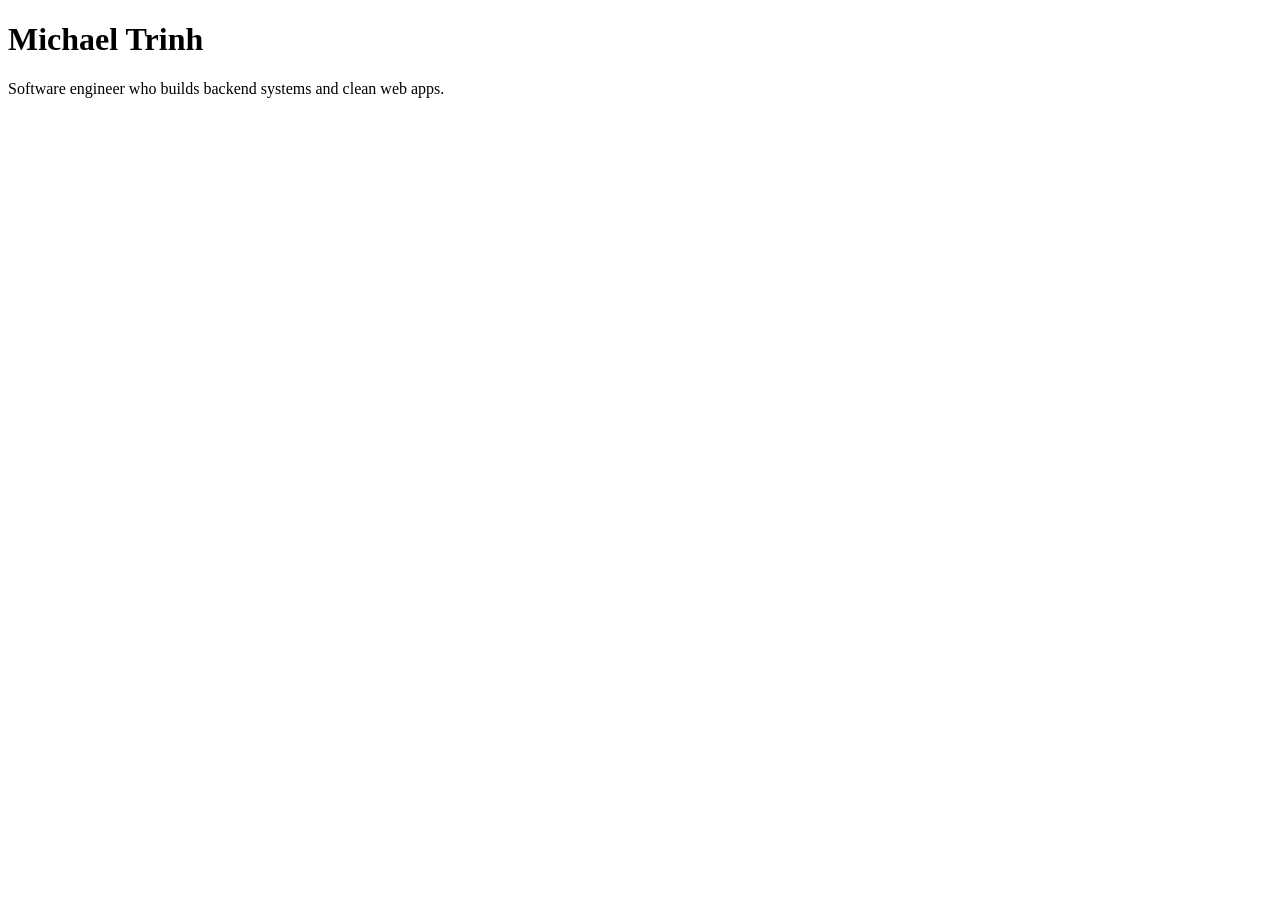
==== project/index.html @ 42c392a5 "start on website" ====
<!DOCTYPE html>
<html lang="en">
<head>
    <meta charset="UTF-8">
    <meta name="viewport" content="width=device-width, initial-scale=1.0">
    <title>Michael Trinh – Software Engineer</title>
</head>

<body>
    <header class="hero">
  <h1>Michael Trinh</h1>
  <p class="lead">Software engineer who builds backend systems and clean web apps.</p>
</header>

</body>
</html>
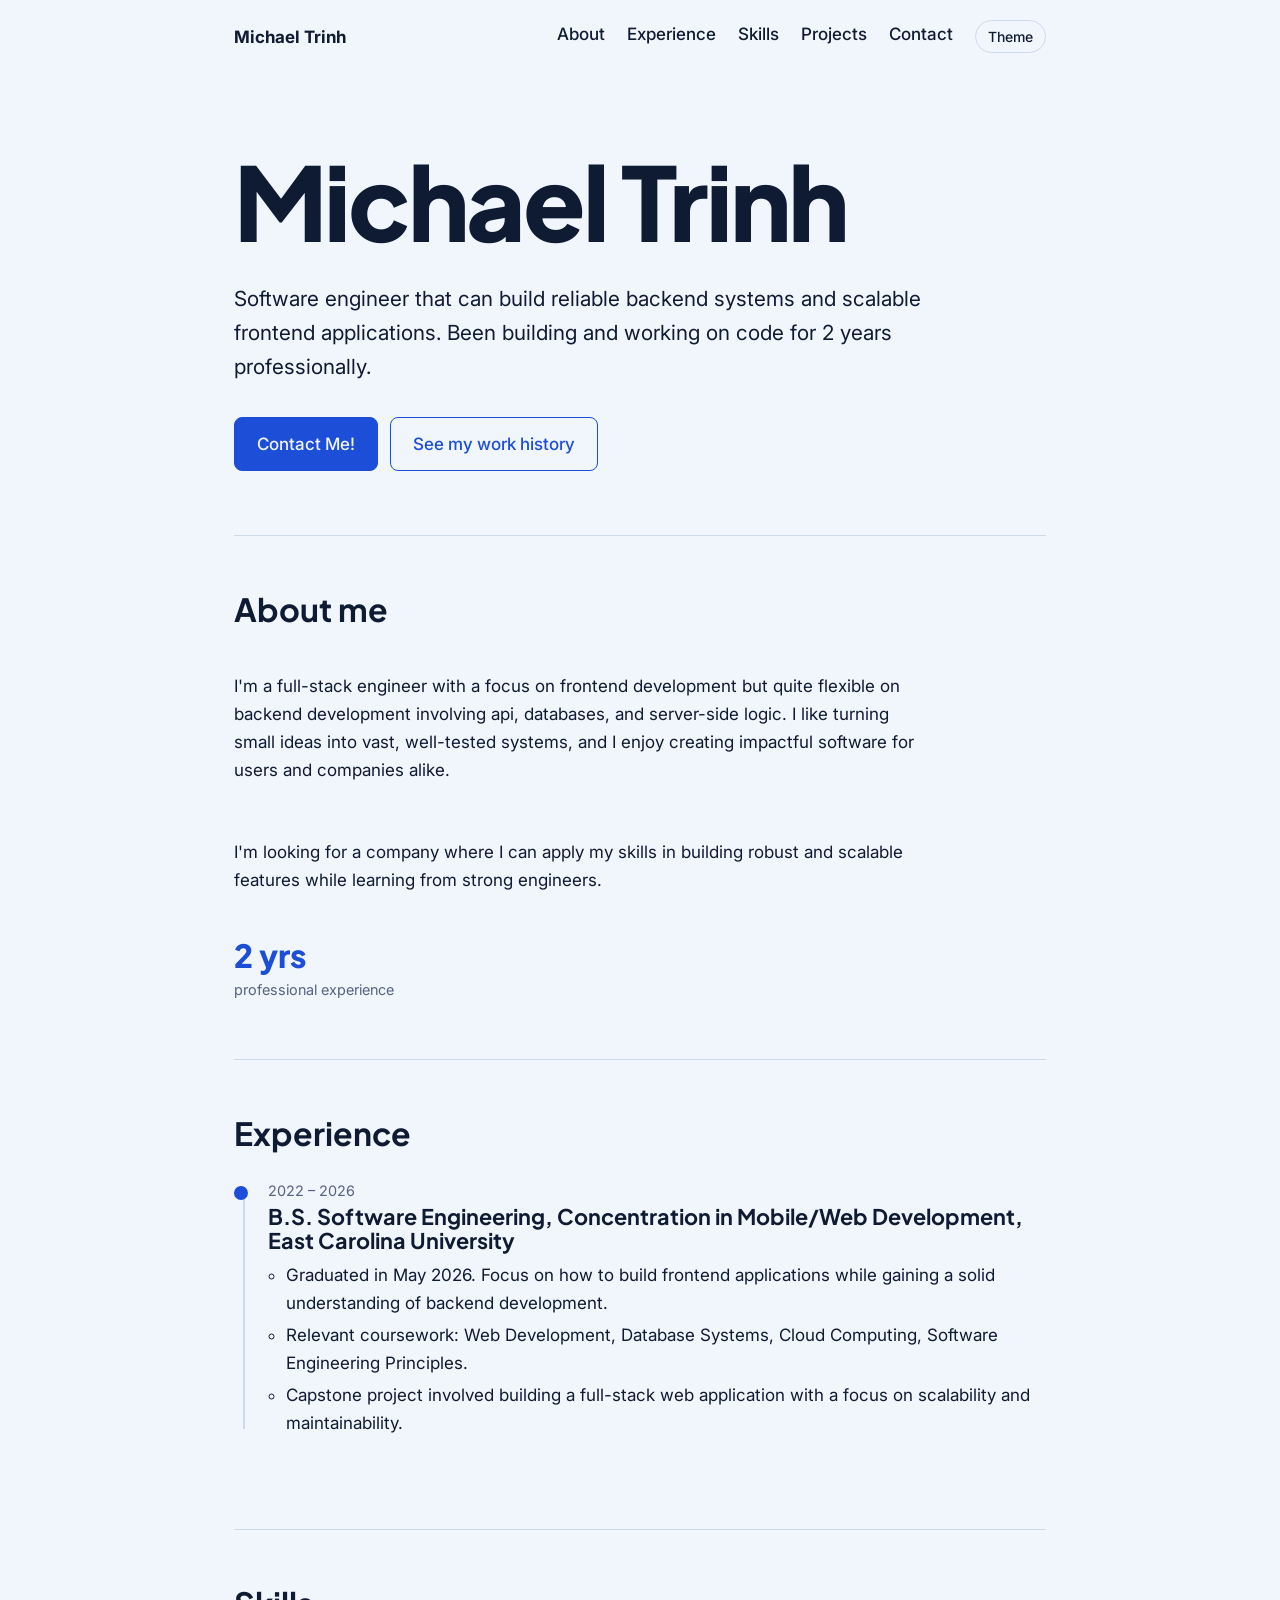
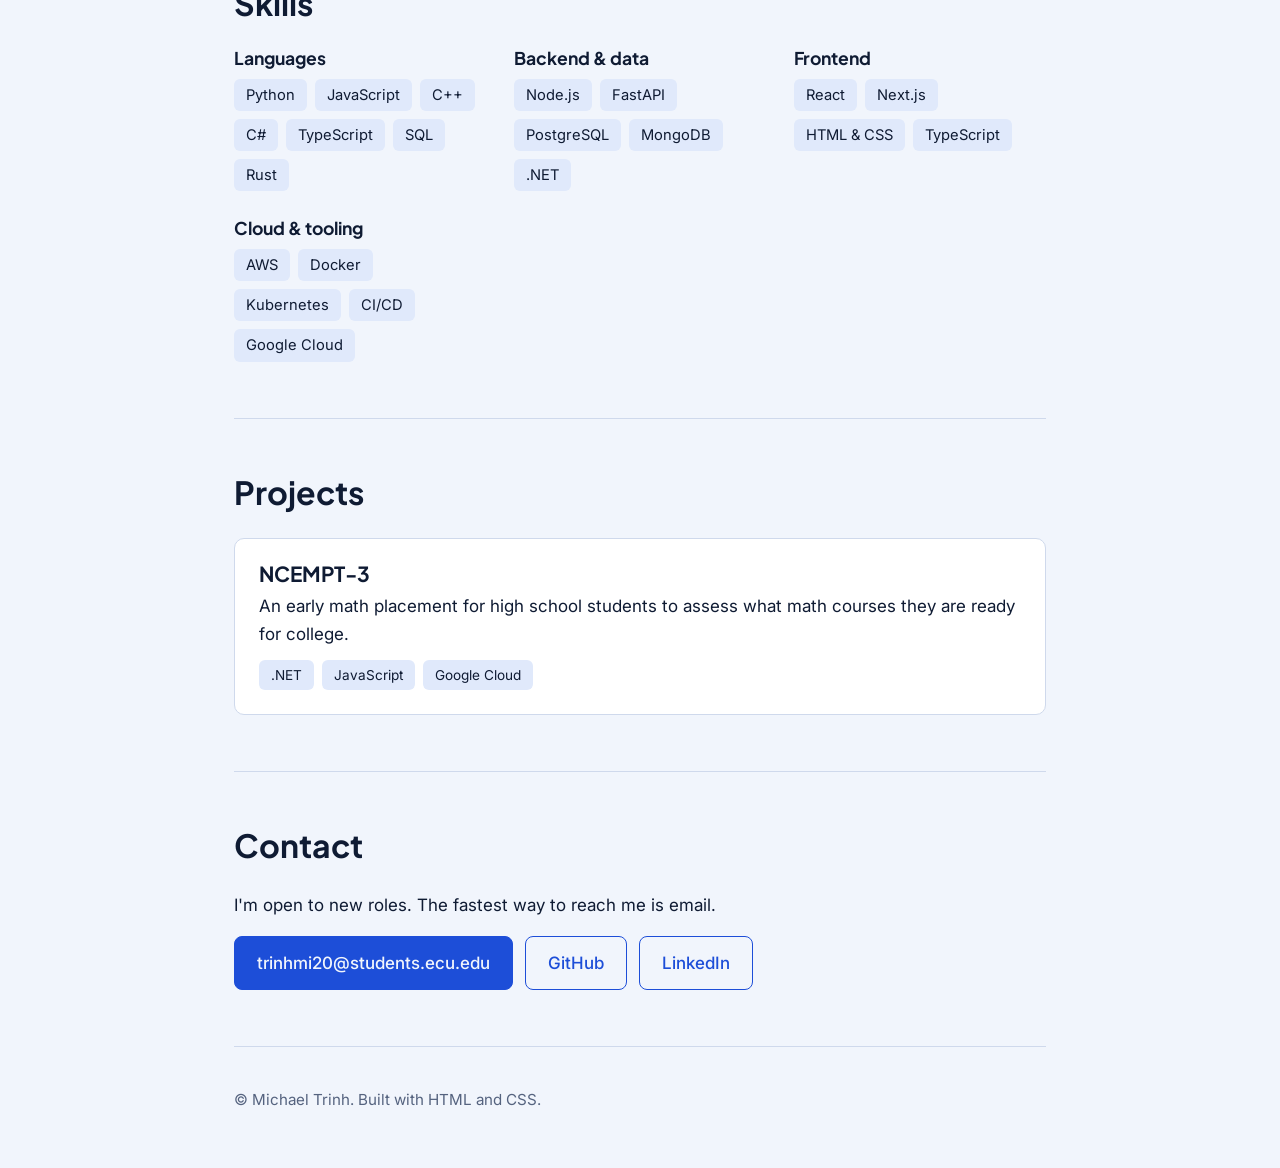
==== commit a3ae6e44: "Finished layout and structure, add more info later on with more applications!" ====
--- a/project/index.html
+++ b/project/index.html
@@ -1,16 +1,170 @@
 <!DOCTYPE html>
 <html lang="en">
 <head>
-    <meta charset="UTF-8">
-    <meta name="viewport" content="width=device-width, initial-scale=1.0">
-    <title>Michael Trinh – Software Engineer</title>
+  <meta charset="utf-8">
+  <meta name="viewport" content="width=device-width, initial-scale=1, viewport-fit=cover">
+  <title>Michael Trinh – Software Engineer</title>
+  <link rel="preconnect" href="https://fonts.googleapis.com">
+  <link href="https://fonts.googleapis.com/css2?family=Inter:wght@400;500&family=Plus+Jakarta+Sans:wght@500;700;800&display=swap" rel="stylesheet">
+  <link rel="stylesheet" href="style.css">
 </head>
 
 <body>
+  <div class="wrap">
+    <nav aria-label="Main">
+      <strong>Michael Trinh</strong>
+      <div>
+        <a href="#about">About</a>
+        <a href="#experience">Experience</a>
+        <a href="#skills">Skills</a>
+        <a href="#projects">Projects</a>
+        <a href="#contact">Contact</a>
+        <button id="theme" aria-label="Toggle dark mode">Theme</button>
+      </div>
+    </nav>
+
     <header class="hero">
-  <h1>Michael Trinh</h1>
-  <p class="lead">Software engineer who builds backend systems and clean web apps.</p>
-</header>
+      <h1>Michael Trinh</h1>
+      <p class="lead">
+        Software engineer that can build reliable backend systems and scalable frontend applications.
+        Been building and working on code for 2 years professionally.
+      </p>
+      <div class="btns">
+        <a class="btn main" href="#contact">Contact Me!</a>
+        <a class="btn" href="#experience">See my work history</a>
+      </div>
+    </header>
 
+    <section id="about">
+      <h2>About me</h2>
+
+      <div class="about">
+        <p>
+          I'm a full-stack engineer with a focus on frontend development but quite flexible on backend development involving api, databases, and server-side logic.
+          I like turning small ideas into vast, well-tested systems, and I enjoy creating impactful software for users and companies alike.
+        </p>
+        <p>
+          I'm looking for a company where I can apply my skills in building robust and scalable features while learning from
+          strong engineers.
+        </p>
+      </div>
+
+      <!-- Key numbers -->
+      <div class="facts">
+        <div><b>2 yrs</b><span>professional experience</span></div>
+      </div>
+    </section>
+
+    <section id="experience">
+      <h2>Experience</h2>
+
+      <ol class="log">
+
+        <li>
+          <div class="when">2022 – 2026</div>
+          <h3>B.S. Software Engineering, Concentration in Mobile/Web Development, East Carolina University</h3>
+          <ul>
+            <li>Graduated in May 2026. Focus on how to build frontend applications while gaining a solid understanding of backend development.</li>
+            <li>Relevant coursework: Web Development, Database Systems, Cloud Computing, Software Engineering Principles.</li>
+            <li>Capstone project involved building a full-stack web application with a focus on scalability and maintainability.</li>
+          </ul>
+        </li>
+      </ol>
+    </section>
+
+
+    <!-- ========== SKILLS ========== -->
+    <!-- Each skill is a <span> inside a .tags group -->
+    <section id="skills">
+      <h2>Skills</h2>
+
+      <div class="skills">
+        <div>
+          <h3>Languages</h3>
+          <div class="tags">
+            <span>Python</span>
+            <span>JavaScript</span>
+            <span>C++</span>
+            <span>C#</span>
+            <span>TypeScript</span>
+            <span>SQL</span> 
+            <span>Rust</span>
+          </div>
+        </div>
+
+        <div>
+          <h3>Backend &amp; data</h3>
+          <div class="tags">
+            <span>Node.js</span>
+            <span>FastAPI</span>
+            <span>PostgreSQL</span>
+            <span>MongoDB</span>
+            <span>.NET</span>
+          </div>
+        </div>
+
+        <div>
+          <h3>Frontend</h3>
+          <div class="tags">
+            <span>React</span>
+            <span>Next.js</span>
+            <span>HTML &amp; CSS</span>
+            <span>TypeScript</span>
+          </div>
+        </div>
+
+        <div>
+          <h3>Cloud &amp; tooling</h3>
+          <div class="tags">
+            <span>AWS</span>
+            <span>Docker</span>
+            <span>Kubernetes</span>
+            <span>CI/CD</span>
+            <span>Google Cloud</span>
+          </div>
+        </div>
+      </div>
+    </section>
+
+    <section id="projects">
+      <h2>Projects</h2>
+
+      <div class="proj">
+        <article class="card">
+          <h3>NCEMPT-3</h3>
+          <p>
+            An early math placement for high school students to assess what math courses they are ready for college.
+          </p>
+          <div class="tags">
+            <span>.NET</span>
+            <span>JavaScript</span>
+            <span>Google Cloud</span>
+          </div>
+        </article>
+      </div>
+    </section>
+    
+    <section id="contact">
+      <h2>Contact</h2>
+      <p>I'm open to new roles. The fastest way to reach me is email.</p>
+      <div class="btns">
+        <a class="btn main" href="mailto:trinhmi20@students.ecu.edu">trinhmi20@students.ecu.edu</a>
+        <a class="btn" href="https://github.com/Mtrinh123">GitHub</a>
+        <a class="btn" href="https://linkedin.com/in/michael-trinh-079702358/">LinkedIn</a>
+      </div>
+    </section>
+
+    <footer>© Michael Trinh. Built with HTML and CSS.</footer>
+
+  </div>
+  <div class="bar" id="bar" role="toolbar" aria-label="Page editor">
+    <button id="tb-edit">Edit page</button>
+    <input id="tb-url" placeholder="Select a button to edit its link" aria-label="Button link" disabled>
+    <button class="alt" id="tb-dl">Download HTML</button>
+    <button class="alt" id="tb-reset">Reset</button>
+  </div>
+
+  <script src="script.js"></script>
 </body>
+
 </html>
--- a/project/style.css
+++ b/project/style.css
@@ -0,0 +1,391 @@
+:root {
+  --bg: #f1f5fc;
+  --ink: #0f1b33;
+  --mute: #55637f;
+  --line: #cfd9ec;
+  --accent: #1d4ed8;
+  --card: #ffffff;
+  --tag: #e0e9fb;
+
+  box-sizing: border-box;
+  padding-top: env(safe-area-inset-top, 0px);
+  padding-bottom: env(safe-area-inset-bottom, 0px);
+}
+@media (prefers-color-scheme: dark) {
+  :root:not([data-theme="light"]) {
+    --bg: #0b1220;
+    --ink: #e6edfb;
+    --mute: #93a4c4;
+    --line: #22314f;
+    --accent: #6ea8ff;
+    --card: #111b30;
+    --tag: #1a2846;
+  }
+}
+
+:root[data-theme="dark"] {
+  --bg: #0b1220;
+  --ink: #e6edfb;
+  --mute: #93a4c4;
+  --line: #22314f;
+  --accent: #6ea8ff;
+  --card: #111b30;
+  --tag: #1a2846;
+}
+
+html {
+  scroll-padding-top: env(safe-area-inset-top, 0px);
+  scroll-behavior: smooth;
+}
+*,
+*::before,
+*::after {
+  box-sizing: inherit;
+}
+
+body {
+  margin: 0;
+  background: var(--bg);
+  color: var(--ink);
+  font: 400 17px/1.65 Inter, system-ui, sans-serif;
+}
+
+h1,
+h2,
+h3 {
+  margin: 0;
+  font-family: "Plus Jakarta Sans", system-ui, sans-serif;
+  line-height: 1.1;
+}
+
+a {
+  color: var(--accent);
+}
+
+a:focus-visible,
+button:focus-visible {
+  outline: 3px solid var(--accent);
+  outline-offset: 3px;
+}
+
+@media (prefers-reduced-motion: reduce) {
+  html {
+    scroll-behavior: auto;
+  }
+}
+
+.wrap {
+  max-width: 860px;
+  margin: 0 auto;
+  padding: 0 24px;
+}
+
+nav {
+  display: flex;
+  justify-content: space-between;
+  align-items: center;
+  padding: 20px 0;
+  font-weight: 500;
+}
+
+nav div {
+  display: flex;
+  flex-wrap: wrap;
+  gap: 22px;
+}
+
+nav a {
+  color: var(--ink);
+  text-decoration: none;
+}
+
+nav a:hover {
+  color: var(--accent);
+}
+
+#theme {
+  background: none;
+  border: 1px solid var(--line);
+  border-radius: 20px;
+  color: var(--ink);
+  cursor: pointer;
+  font: inherit;
+  font-size: 14px;
+  padding: 4px 12px;
+}
+
+footer {
+  padding: 40px 0 56px;
+  border-top: 1px solid var(--line);
+  color: var(--mute);
+  font-size: 0.95rem;
+}
+
+header.hero {
+  padding: 72px 0 64px;
+}
+
+.hero h1 {
+  font-size: clamp(3rem, 10vw, 6.4rem);
+  font-weight: 800;
+  letter-spacing: -0.03em;
+}
+
+.hero p.lead {
+  max-width: 34em;
+  margin: 24px 0 32px;
+  font-size: 1.3rem;
+}
+.btns {
+  display: flex;
+  flex-wrap: wrap;
+  gap: 12px;
+}
+
+.btn {
+  padding: 12px 22px;
+  border: 1.5px solid var(--accent);
+  border-radius: 8px;
+  font-weight: 500;
+  text-decoration: none;
+}
+
+.btn.main {
+  background: var(--accent);
+  color: var(--bg);
+}
+
+section {
+  padding: 56px 0;
+  border-top: 1px solid var(--line);
+}
+
+h2 {
+  margin-bottom: 28px;
+  font-size: 2rem;
+  font-weight: 700;
+}
+
+.about {
+  display: grid;
+  grid-template-columns: 1fr;
+  gap: 20px;
+  max-width: 40em;
+}
+
+.facts {
+  display: flex;
+  flex-wrap: wrap;
+  gap: 32px;
+  margin-top: 24px;
+}
+
+.facts b {
+  display: block;
+  color: var(--accent);
+  font: 800 2rem "Plus Jakarta Sans", sans-serif;
+}
+
+.facts span {
+  color: var(--mute);
+  font-size: 0.9rem;
+}
+
+.log {
+  position: relative;
+  margin: 0;
+  padding: 0 0 0 34px;
+  list-style: none;
+}
+
+.log::before {
+  content: "";
+  position: absolute;
+  left: 9px;
+  top: 8px;
+  bottom: 8px;
+  width: 2px;
+  background: var(--line);
+}
+
+.log li {
+  position: relative;
+  margin-bottom: 36px;
+}
+
+.log li::before {
+  content: "";
+  position: absolute;
+  left: -34px;
+  top: 7px;
+  width: 14px;
+  height: 14px;
+  border: 3px solid var(--accent);
+  border-radius: 50%;
+  background: var(--bg);
+}
+
+.log li:first-child::before {
+  background: var(--accent);
+}
+
+.log h3 {
+  margin: 2px 0 8px;
+  font-size: 1.35rem;
+}
+
+.log ul {
+  margin: 8px 0 0;
+  padding-left: 18px;
+}
+.log li li {
+  margin: 0 0 4px;
+}
+
+.log li li::before {
+  display: none;
+}
+
+.when {
+  color: var(--mute);
+  font-size: 0.9rem;
+}
+
+.skills {
+  display: grid;
+  grid-template-columns: repeat(auto-fit, minmax(240px, 1fr));
+  gap: 28px;
+}
+
+.skills h3 {
+  margin-bottom: 10px;
+  font-size: 1.1rem;
+}
+
+.tags {
+  display: flex;
+  flex-wrap: wrap;
+  gap: 8px;
+}
+
+.tags span {
+  padding: 4px 12px;
+  border-radius: 6px;
+  background: var(--tag);
+  font-size: 0.92rem;
+}
+
+.proj {
+  display: grid;
+  gap: 20px;
+}
+
+.card {
+  padding: 24px;
+  border: 1px solid var(--line);
+  border-radius: 10px;
+  background: var(--card);
+}
+
+.card h3 {
+  margin-bottom: 6px;
+  font-size: 1.3rem;
+}
+
+.card p {
+  margin: 0 0 12px;
+}
+
+.card .tags span {
+  font-size: 0.85rem;
+}
+
+
+/* EDITOR TOOLBAR */
+/* Hidden by default. Show with Ctrl+Shift+E */
+
+.bar {
+  display: none;
+  position: fixed;
+  left: 50%;
+  bottom: calc(14px + env(safe-area-inset-bottom, 0px));
+  transform: translateX(-50%);
+  z-index: 9;
+  flex-wrap: wrap;
+  justify-content: center;
+  align-items: center;
+  gap: 8px;
+  max-width: calc(100% - 24px);
+  padding: 8px;
+  border-radius: 12px;
+  background: var(--ink);
+  box-shadow: 0 6px 24px rgba(0, 0, 0, 0.25);
+  color: var(--bg);
+  font-size: 14px;
+}
+
+.bar.on {
+  display: flex;
+}
+
+.bar button {
+  padding: 7px 14px;
+  border: 0;
+  border-radius: 8px;
+  background: var(--accent);
+  color: var(--bg);
+  cursor: pointer;
+  font: inherit;
+  font-weight: 500;
+}
+
+.bar button.alt {
+  border: 1px solid var(--bg);
+  background: transparent;
+  color: var(--bg);
+}
+
+.bar input {
+  min-width: 200px;
+  padding: 6px 10px;
+  border: 0;
+  border-radius: 8px;
+  background: var(--bg);
+  color: var(--ink);
+  font: inherit;
+}
+
+.bar input:disabled {
+  opacity: 0.6;
+}
+body.editing {
+  padding-bottom: 110px;
+}
+
+body.editing [contenteditable] {
+  outline: 1.5px dashed var(--accent);
+  outline-offset: 3px;
+  border-radius: 3px;
+  cursor: text;
+}
+.ctl {
+  display: flex;
+  gap: 6px;
+  margin-top: 10px;
+}
+
+.ctl button,
+button.ctl {
+  padding: 3px 10px;
+  border: 1px solid var(--accent);
+  border-radius: 6px;
+  background: none;
+  color: var(--accent);
+  cursor: pointer;
+  font: inherit;
+  font-size: 13px;
+}
+
+button.ctl {
+  margin: 0;
+}
